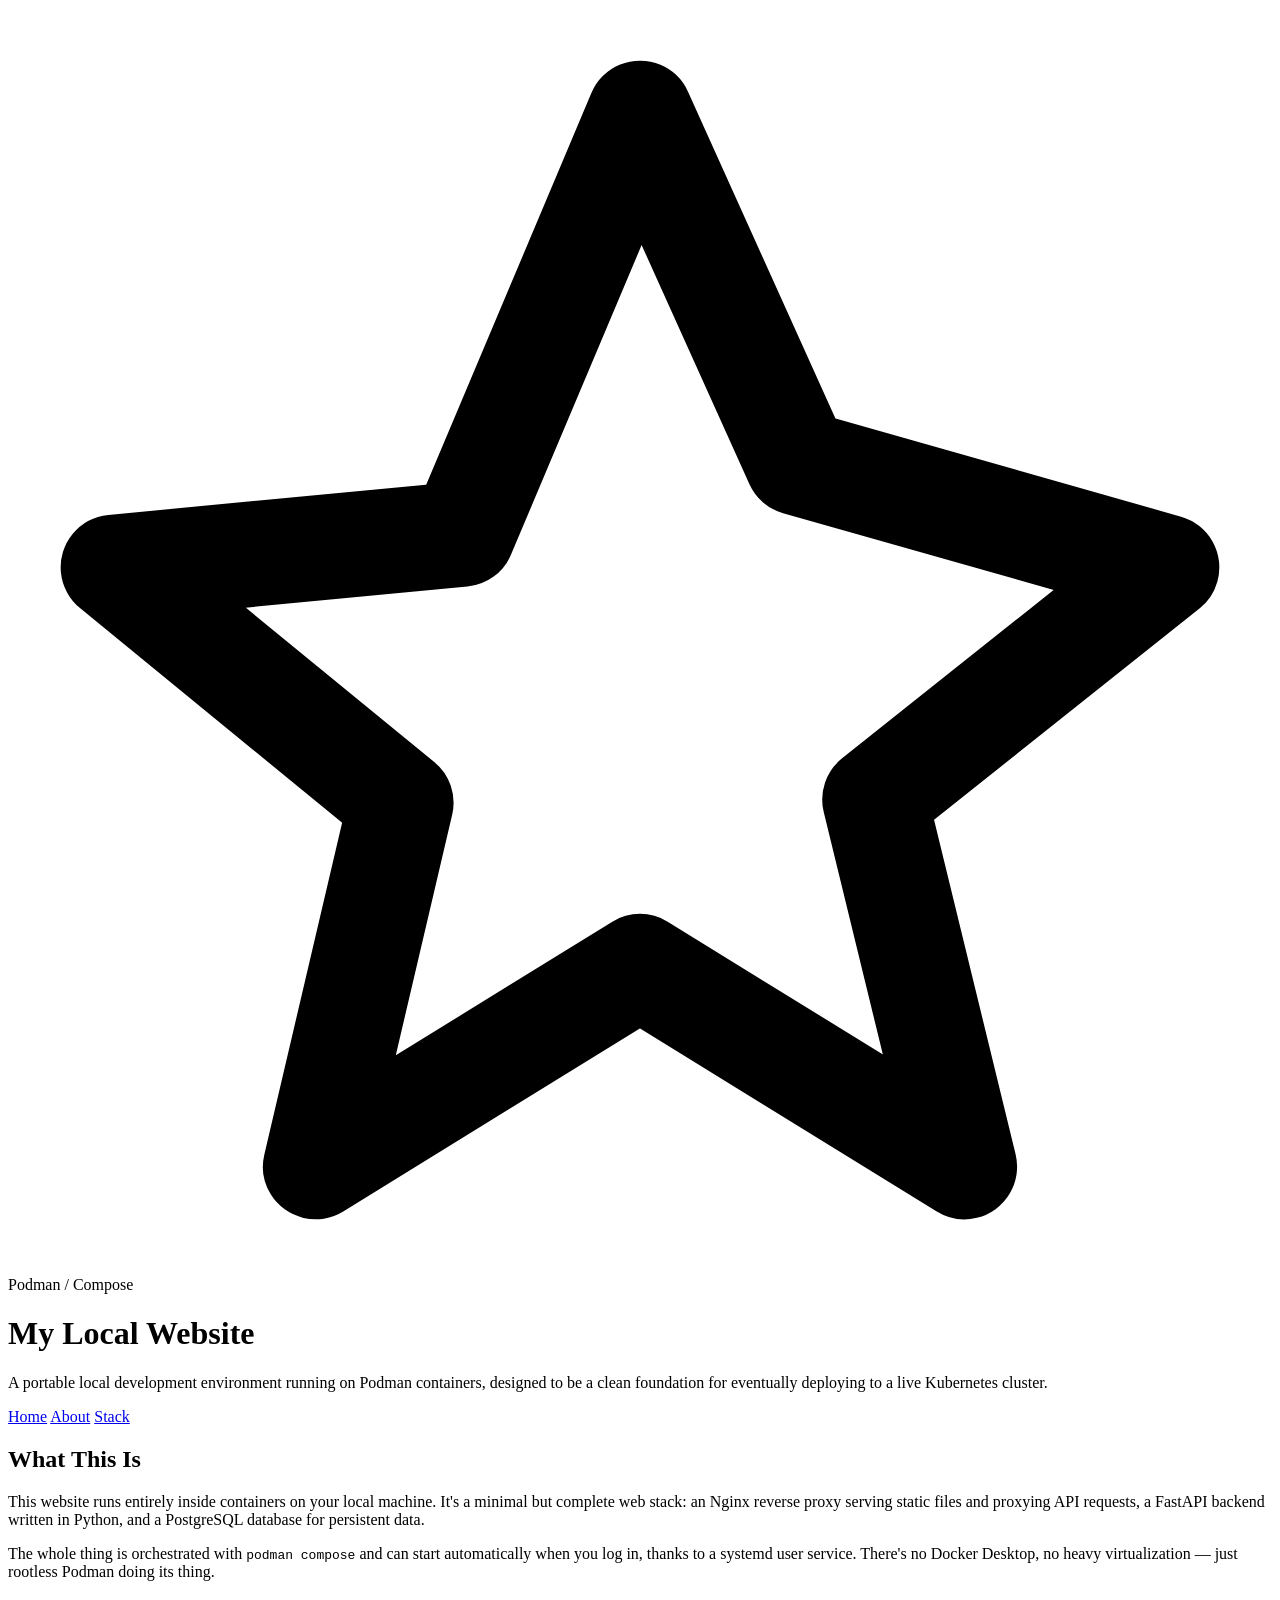
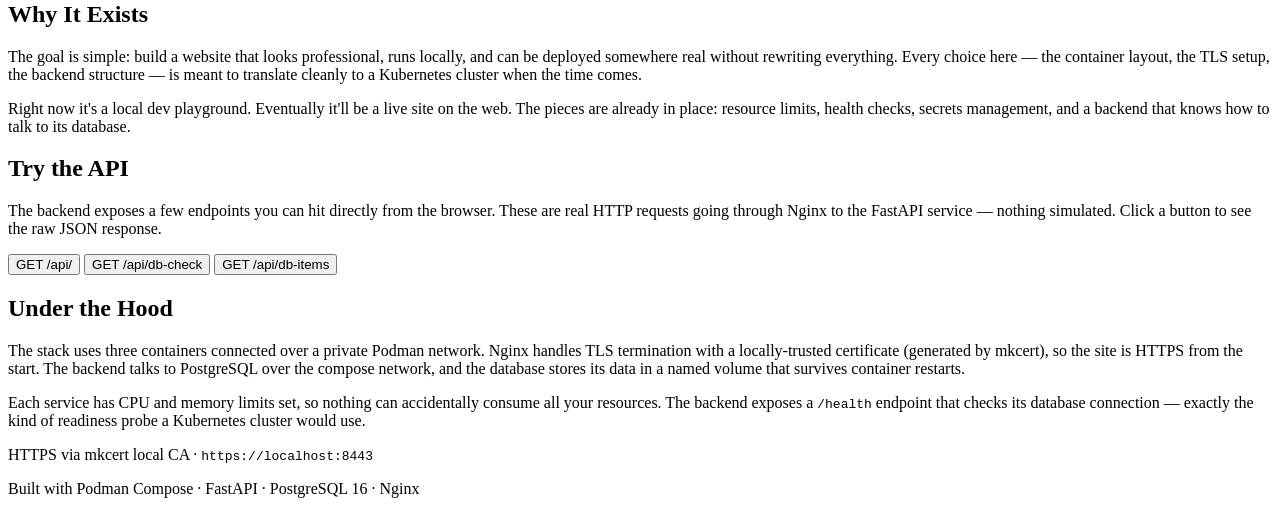
==== html/index.html @ 7446ea1b "Initial commit: ComplianceTrack landing page + waitlist backend - Landing page (index-landing.html):" ====
<!DOCTYPE html>
<html lang="en">
<head>
  <meta charset="UTF-8">
  <meta name="viewport" content="width=device-width, initial-scale=1.0">
  <title>My Local Website — Podman + Nginx</title>
  <meta name="description" content="A local development website running on a Podman Compose stack: Nginx, FastAPI, and PostgreSQL. Built as a portable foundation for deploying to Kubernetes.">

  <!-- Open Graph -->
  <meta property="og:type" content="website">
  <meta property="og:title" content="My Local Website — Podman + Nginx">
  <meta property="og:description" content="A local development website running on Podman Compose with Nginx, FastAPI, and PostgreSQL.">
  <meta property="og:url" content="https://localhost:8443">
  <meta property="og:image" content="https://localhost:8443/og-image.png">

  <!-- Favicon (inline SVG) -->
  <link rel="icon" type="image/svg+xml" href="data:image/svg+xml,%3Csvg xmlns='http://www.w3.org/2000/svg' viewBox='0 0 32 32'%3E%3Crect width='32' height='32' rx='6' fill='%230a0a0f'/%3E%3Cpath d='M16 6 19.5 13.5 27 16 19.5 18.5 16 26 12.5 18.5 5 16 12.5 13.5z' fill='%23a855f7'/%3E%3C/svg%3E">

  <link rel="stylesheet" href="/style.css?v=2">
</head>
<body>
  <div class="wrapper">
    <header class="site-header">
      <div class="logo">
        <svg viewBox="0 0 24 24" fill="none" stroke="currentColor" stroke-width="2" stroke-linecap="round" stroke-linejoin="round" aria-hidden="true">
          <path d="M12 2l2.99 6.63L22 10.62l-5.54 4.41L18.16 22 12 18.2 5.84 22l1.62-6.91L2 10.62l6.63-.63L12 2z"/>
        </svg>
        <span class="brand">Podman / Compose</span>
      </div>
      <h1>My Local Website</h1>
      <p>A portable local development environment running on Podman containers, designed to be a clean foundation for eventually deploying to a live Kubernetes cluster.</p>
    </header>

    <nav class="nav" aria-label="Page navigation">
      <a href="/">Home</a>
      <a href="/about.html">About</a>
      <a href="/stack.html">Stack</a>
    </nav>

    <main>
      <section class="card featured">
        <div class="section-head">
          <h2>What This Is</h2>
          <p>This website runs entirely inside containers on your local machine. It's a minimal but complete web stack: an Nginx reverse proxy serving static files and proxying API requests, a FastAPI backend written in Python, and a PostgreSQL database for persistent data.</p>
          <p>The whole thing is orchestrated with <code>podman compose</code> and can start automatically when you log in, thanks to a systemd user service. There's no Docker Desktop, no heavy virtualization — just rootless Podman doing its thing.</p>
        </div>
      </section>

      <section class="card">
        <div class="section-head">
          <h2>Why It Exists</h2>
          <p>The goal is simple: build a website that looks professional, runs locally, and can be deployed somewhere real without rewriting everything. Every choice here — the container layout, the TLS setup, the backend structure — is meant to translate cleanly to a Kubernetes cluster when the time comes.</p>
          <p>Right now it's a local dev playground. Eventually it'll be a live site on the web. The pieces are already in place: resource limits, health checks, secrets management, and a backend that knows how to talk to its database.</p>
        </div>
      </section>

      <section class="card">
        <div class="section-head">
          <h2>Try the API</h2>
          <p>The backend exposes a few endpoints you can hit directly from the browser. These are real HTTP requests going through Nginx to the FastAPI service — nothing simulated. Click a button to see the raw JSON response.</p>
        </div>
        <div class="btn-row">
          <button class="btn" id="api-check" type="button">GET /api/</button>
          <button class="btn" id="db-check" type="button">GET /api/db-check</button>
          <button class="btn" id="db-items" type="button">GET /api/db-items</button>
        </div>
      </section>

      <section class="card">
        <div class="section-head">
          <h2>Under the Hood</h2>
          <p>The stack uses three containers connected over a private Podman network. Nginx handles TLS termination with a locally-trusted certificate (generated by mkcert), so the site is HTTPS from the start. The backend talks to PostgreSQL over the compose network, and the database stores its data in a named volume that survives container restarts.</p>
          <p>Each service has CPU and memory limits set, so nothing can accidentally consume all your resources. The backend exposes a <code>/health</code> endpoint that checks its database connection — exactly the kind of readiness probe a Kubernetes cluster would use.</p>
        </div>
      </section>
    </main>

    <footer class="site-footer">
      <p>HTTPS via mkcert local CA &middot; <code>https://localhost:8443</code></p>
      <p style="margin-top: var(--space-sm)">Built with Podman Compose &middot; FastAPI &middot; PostgreSQL 16 &middot; Nginx</p>
    </footer>
  </div>

  <script src="/app.js"></script>
</body>
</html>
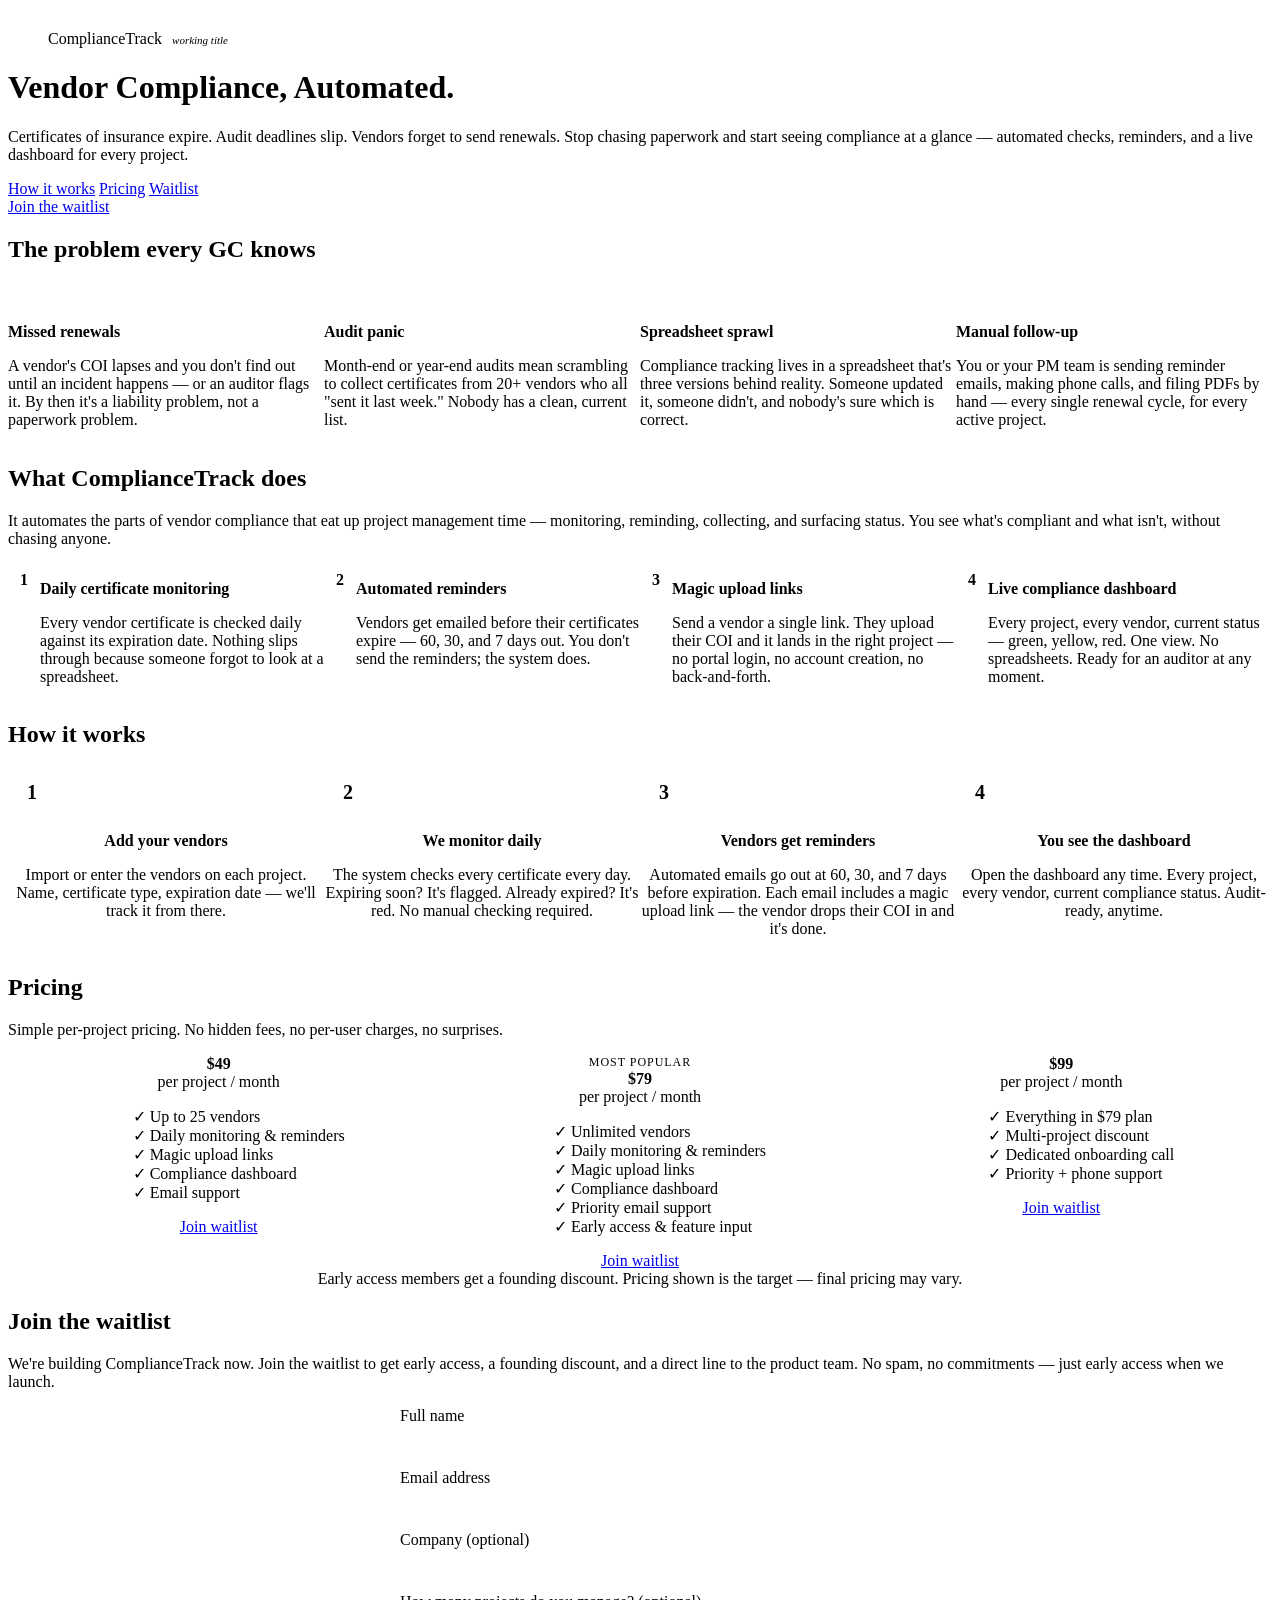
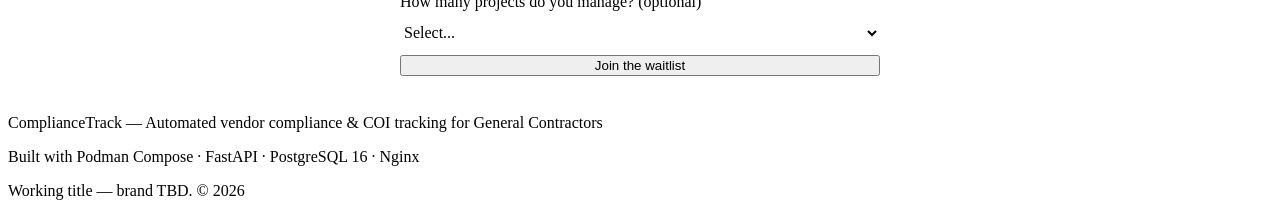
==== commit c7133e15: "Serve index-landing.html as the default index" ====
--- a/html/index.html
+++ b/html/index.html
@@ -3,84 +3,374 @@
 <head>
   <meta charset="UTF-8">
   <meta name="viewport" content="width=device-width, initial-scale=1.0">
-  <title>My Local Website — Podman + Nginx</title>
-  <meta name="description" content="A local development website running on a Podman Compose stack: Nginx, FastAPI, and PostgreSQL. Built as a portable foundation for deploying to Kubernetes.">
+  <title>ComplianceTrack — Vendor Compliance</title>
+  <meta name="description" content="Automated vendor compliance and Certificate of Insurance tracking for General Contractors. Never chase a missing certificate or miss an audit deadline again.">
 
   <!-- Open Graph -->
   <meta property="og:type" content="website">
-  <meta property="og:title" content="My Local Website — Podman + Nginx">
-  <meta property="og:description" content="A local development website running on Podman Compose with Nginx, FastAPI, and PostgreSQL.">
-  <meta property="og:url" content="https://localhost:8443">
-  <meta property="og:image" content="https://localhost:8443/og-image.png">
-
-  <!-- Favicon (inline SVG) -->
-  <link rel="icon" type="image/svg+xml" href="data:image/svg+xml,%3Csvg xmlns='http://www.w3.org/2000/svg' viewBox='0 0 32 32'%3E%3Crect width='32' height='32' rx='6' fill='%230a0a0f'/%3E%3Cpath d='M16 6 19.5 13.5 27 16 19.5 18.5 16 26 12.5 18.5 5 16 12.5 13.5z' fill='%23a855f7'/%3E%3C/svg%3E">
-
-  <link rel="stylesheet" href="/style.css?v=2">
+  <meta property="og:title" content="ComplianceTrack — Automated Vendor Compliance & COI Tracking">
+  <meta property="og:description" content="Automated certificate of insurance tracking for General Contractors. Daily checks, automated reminders, and a real-time compliance dashboard.">
+  <meta property="og:url" content="https://localhost">
+
+  <!-- Favicon -->
+  <link rel="icon" type="image/svg+xml" href="data:image/svg+xml,%3Csvg xmlns='http://www.w3.org/2000/svg' viewBox='0 0 36 36' fill='none'%3E%3Cpath d='M18 3L4 9v6c0 7.5 5 12.5 14 14.5 9-2 14-7 14-14.5V9L18 3z' fill='%23a855f7' opacity='0.15'/%3E%3Cpath d='M18 3L4 9v6c0 7.5 5 12.5 14 14.5 9-2 14-7 14-14.5V9L18 3z' stroke='%23a855f7' stroke-width='2' stroke-linejoin='round'/%3E%3Cpath d='M13 18l4 4 10-10' stroke='%23a855f7' stroke-width='2.5' stroke-linecap='round' stroke-linejoin='round'/%3E%3C/svg%3E">
+
+  <link rel="stylesheet" href="/style.css?v=3">
 </head>
 <body>
   <div class="wrapper">
+
+    <!-- ── Hero ─────────────────────────────────────────────── -->
     <header class="site-header">
       <div class="logo">
-        <svg viewBox="0 0 24 24" fill="none" stroke="currentColor" stroke-width="2" stroke-linecap="round" stroke-linejoin="round" aria-hidden="true">
-          <path d="M12 2l2.99 6.63L22 10.62l-5.54 4.41L18.16 22 12 18.2 5.84 22l1.62-6.91L2 10.62l6.63-.63L12 2z"/>
+        <!-- Simple compliance mark: shield with checkmark -->
+        <svg width="36" height="36" viewBox="0 0 36 36" fill="none" aria-hidden="true">
+          <path d="M18 3L4 9v6c0 7.5 5 12.5 14 14.5 9-2 14-7 14-14.5V9L18 3z" fill="var(--accent-primary)" opacity="0.15"/>
+          <path d="M18 3L4 9v6c0 7.5 5 12.5 14 14.5 9-2 14-7 14-14.5V9L18 3z" stroke="var(--accent-primary)" stroke-width="2" stroke-linejoin="round"/>
+          <path d="M13 18l4 4 10-10" stroke="var(--accent-primary)" stroke-width="2.5" stroke-linecap="round" stroke-linejoin="round"/>
         </svg>
-        <span class="brand">Podman / Compose</span>
+        <span class="brand">ComplianceTrack</span>
+        <span style="font-size:11px; color:var(--text-hinting); margin-left:6px; font-style:italic;">working title</span>
       </div>
-      <h1>My Local Website</h1>
-      <p>A portable local development environment running on Podman containers, designed to be a clean foundation for eventually deploying to a live Kubernetes cluster.</p>
+      <h1>Vendor Compliance, Automated.</h1>
+      <p>
+        Certificates of insurance expire. Audit deadlines slip. Vendors forget to send renewals.
+        Stop chasing paperwork and start seeing compliance at a glance — automated checks,
+        reminders, and a live dashboard for every project.
+      </p>
     </header>
 
+    <!-- ── Navigation ───────────────────────────────────────── -->
     <nav class="nav" aria-label="Page navigation">
-      <a href="/">Home</a>
-      <a href="/about.html">About</a>
-      <a href="/stack.html">Stack</a>
+      <a href="#how-it-works">How it works</a>
+      <a href="#pricing">Pricing</a>
+      <a href="#waitlist">Waitlist</a>
     </nav>
 
+    <div class="btn-row" style="justify-content:center; margin-bottom:var(--space-xl);">
+      <a href="#waitlist" class="btn primary">Join the waitlist</a>
+    </div>
+
     <main>
+
+      <!-- ── Problem ────────────────────────────────────────── -->
       <section class="card featured">
         <div class="section-head">
-          <h2>What This Is</h2>
-          <p>This website runs entirely inside containers on your local machine. It's a minimal but complete web stack: an Nginx reverse proxy serving static files and proxying API requests, a FastAPI backend written in Python, and a PostgreSQL database for persistent data.</p>
-          <p>The whole thing is orchestrated with <code>podman compose</code> and can start automatically when you log in, thanks to a systemd user service. There's no Docker Desktop, no heavy virtualization — just rootless Podman doing its thing.</p>
-        </div>
-      </section>
-
+          <h2>The problem every GC knows</h2>
+        </div>
+        <div style="display:grid; gap:var(--space-lg); grid-template-columns:repeat(auto-fit, minmax(240px,1fr));">
+          <div style="background:var(--surface-elevated); border:1px solid var(--border-subtle); border-radius:var(--radius-lg); padding:var(--space-lg);">
+            <div style="margin-bottom:var(--space-sm);">
+              <svg width="20" height="20" viewBox="0 0 24 24" fill="none" stroke="var(--accent-primary)" stroke-width="2" stroke-linecap="round" stroke-linejoin="round" aria-hidden="true">
+                <path d="M12 2v20M2 12h20M6 6l12 12M18 6L6 18"/>
+              </svg>
+            </div>
+            <p style="font-size:var(--text-title); font-weight:700; margin-bottom:var(--space-sm);">Missed renewals</p>
+            <p style="color:var(--text-secondary);">
+              A vendor's COI lapses and you don't find out until an incident happens — or an auditor
+              flags it. By then it's a liability problem, not a paperwork problem.
+            </p>
+          </div>
+          <div style="background:var(--surface-elevated); border:1px solid var(--border-subtle); border-radius:var(--radius-lg); padding:var(--space-lg);">
+            <div style="margin-bottom:var(--space-sm);">
+              <svg width="20" height="20" viewBox="0 0 24 24" fill="none" stroke="var(--accent-secondary)" stroke-width="2" stroke-linecap="round" stroke-linejoin="round" aria-hidden="true">
+                <path d="M9 5H7a2 2 0 00-2 2v12a2 2 0 002 2h10a2 2 0 002-2V7a2 2 0 00-2-2h-2M9 5a2 2 0 002 2h2a2 2 0 002-2M9 5a2 2 0 012-2h2a2 2 0 012 2"/>
+              </svg>
+            </div>
+            <p style="font-size:var(--text-title); font-weight:700; margin-bottom:var(--space-sm);">Audit panic</p>
+            <p style="color:var(--text-secondary);">
+              Month-end or year-end audits mean scrambling to collect certificates from 20+ vendors
+              who all "sent it last week." Nobody has a clean, current list.
+            </p>
+          </div>
+          <div style="background:var(--surface-elevated); border:1px solid var(--border-subtle); border-radius:var(--radius-lg); padding:var(--space-lg);">
+            <div style="margin-bottom:var(--space-sm);">
+              <svg width="20" height="20" viewBox="0 0 24 24" fill="none" stroke="var(--accent-tertiary)" stroke-width="2" stroke-linecap="round" stroke-linejoin="round" aria-hidden="true">
+                <rect x="3" y="3" width="18" height="18" rx="2" ry="2"/>
+                <line x1="3" y1="9" x2="21" y2="9"/>
+                <line x1="9" y1="21" x2="9" y2="9"/>
+              </svg>
+            </div>
+            <p style="font-size:var(--text-title); font-weight:700; margin-bottom:var(--space-sm);">Spreadsheet sprawl</p>
+            <p style="color:var(--text-secondary);">
+              Compliance tracking lives in a spreadsheet that's three versions behind reality.
+              Someone updated it, someone didn't, and nobody's sure which is correct.
+            </p>
+          </div>
+          <div style="background:var(--surface-elevated); border:1px solid var(--border-subtle); border-radius:var(--radius-lg); padding:var(--space-lg);">
+            <div style="margin-bottom:var(--space-sm);">
+              <svg width="20" height="20" viewBox="0 0 24 24" fill="none" stroke="var(--error)" stroke-width="2" stroke-linecap="round" stroke-linejoin="round" aria-hidden="true">
+                <path d="M22 16.92v3a2 2 0 01-2.12 2.12H17.88a2 2 0 01-1.44-.56l-1.92-2.3A2 2 0 0112.16 15.56V14a2 2 0 012-2h3.76a2 2 0 011.44.56l1.92 2.3A2 2 0 0121.88 14.92V16.92M15 12a3 3 0 11-6 0 3 3 0 016 0z"/>
+              </svg>
+            </div>
+            <p style="font-size:var(--text-title); font-weight:700; margin-bottom:var(--space-sm);">Manual follow-up</p>
+            <p style="color:var(--text-secondary);">
+              You or your PM team is sending reminder emails, making phone calls, and filing PDFs
+              by hand — every single renewal cycle, for every active project.
+            </p>
+          </div>
+        </div>
+      </section>
+
+      <!-- ── Solution ───────────────────────────────────────── -->
       <section class="card">
         <div class="section-head">
-          <h2>Why It Exists</h2>
-          <p>The goal is simple: build a website that looks professional, runs locally, and can be deployed somewhere real without rewriting everything. Every choice here — the container layout, the TLS setup, the backend structure — is meant to translate cleanly to a Kubernetes cluster when the time comes.</p>
-          <p>Right now it's a local dev playground. Eventually it'll be a live site on the web. The pieces are already in place: resource limits, health checks, secrets management, and a backend that knows how to talk to its database.</p>
-        </div>
-      </section>
-
-      <section class="card">
-        <div class="section-head">
-          <h2>Try the API</h2>
-          <p>The backend exposes a few endpoints you can hit directly from the browser. These are real HTTP requests going through Nginx to the FastAPI service — nothing simulated. Click a button to see the raw JSON response.</p>
-        </div>
-        <div class="btn-row">
-          <button class="btn" id="api-check" type="button">GET /api/</button>
-          <button class="btn" id="db-check" type="button">GET /api/db-check</button>
-          <button class="btn" id="db-items" type="button">GET /api/db-items</button>
-        </div>
-      </section>
-
-      <section class="card">
-        <div class="section-head">
-          <h2>Under the Hood</h2>
-          <p>The stack uses three containers connected over a private Podman network. Nginx handles TLS termination with a locally-trusted certificate (generated by mkcert), so the site is HTTPS from the start. The backend talks to PostgreSQL over the compose network, and the database stores its data in a named volume that survives container restarts.</p>
-          <p>Each service has CPU and memory limits set, so nothing can accidentally consume all your resources. The backend exposes a <code>/health</code> endpoint that checks its database connection — exactly the kind of readiness probe a Kubernetes cluster would use.</p>
-        </div>
-      </section>
+          <h2>What ComplianceTrack does</h2>
+          <p>
+            It automates the parts of vendor compliance that eat up project management time —
+            monitoring, reminding, collecting, and surfacing status. You see what's compliant and
+            what isn't, without chasing anyone.
+          </p>
+        </div>
+        <div style="display:grid; gap:var(--space-lg); grid-template-columns:repeat(auto-fit, minmax(260px,1fr));">
+          <div style="display:flex; gap:var(--space-md); align-items:flex-start;">
+            <div style="width:32px; height:32px; border-radius:50%; background:var(--accent-primary); display:flex; align-items:center; justify-content:center; color:var(--text-on-accent); font-weight:700; flex-shrink:0;">1</div>
+            <div>
+              <h3 style="font-size:var(--text-title); margin-bottom:var(--space-xs);">Daily certificate monitoring</h3>
+              <p style="color:var(--text-secondary); font-size:var(--text-body);">
+                Every vendor certificate is checked daily against its expiration date. Nothing slips
+                through because someone forgot to look at a spreadsheet.
+              </p>
+            </div>
+          </div>
+          <div style="display:flex; gap:var(--space-md); align-items:flex-start;">
+            <div style="width:32px; height:32px; border-radius:50%; background:var(--accent-primary); display:flex; align-items:center; justify-content:center; color:var(--text-on-accent); font-weight:700; flex-shrink:0;">2</div>
+            <div>
+              <h3 style="font-size:var(--text-title); margin-bottom:var(--space-xs);">Automated reminders</h3>
+              <p style="color:var(--text-secondary); font-size:var(--text-body);">
+                Vendors get emailed before their certificates expire — 60, 30, and 7 days out.
+                You don't send the reminders; the system does.
+              </p>
+            </div>
+          </div>
+          <div style="display:flex; gap:var(--space-md); align-items:flex-start;">
+            <div style="width:32px; height:32px; border-radius:50%; background:var(--accent-primary); display:flex; align-items:center; justify-content:center; color:var(--text-on-accent); font-weight:700; flex-shrink:0;">3</div>
+            <div>
+              <h3 style="font-size:var(--text-title); margin-bottom:var(--space-xs);">Magic upload links</h3>
+              <p style="color:var(--text-secondary); font-size:var(--text-body);">
+                Send a vendor a single link. They upload their COI and it lands in the right project —
+                no portal login, no account creation, no back-and-forth.
+              </p>
+            </div>
+          </div>
+          <div style="display:flex; gap:var(--space-md); align-items:flex-start;">
+            <div style="width:32px; height:32px; border-radius:50%; background:var(--accent-primary); display:flex; align-items:center; justify-content:center; color:var(--text-on-accent); font-weight:700; flex-shrink:0;">4</div>
+            <div>
+              <h3 style="font-size:var(--text-title); margin-bottom:var(--space-xs);">Live compliance dashboard</h3>
+              <p style="color:var(--text-secondary); font-size:var(--text-body);">
+                Every project, every vendor, current status — green, yellow, red. One view. No
+                spreadsheets. Ready for an auditor at any moment.
+              </p>
+            </div>
+          </div>
+        </div>
+      </section>
+
+      <!-- ── How it works ───────────────────────────────────── -->
+      <section class="card" id="how-it-works">
+        <div class="section-head">
+          <h2>How it works</h2>
+        </div>
+        <div style="display:grid; gap:var(--space-lg); grid-template-columns:repeat(auto-fit, minmax(220px,1fr));">
+          <div style="background:var(--surface); border:1px solid var(--border-subtle); border-radius:var(--radius-xl); padding:var(--space-xl); text-align:center;">
+            <div style="width:48px; height:48px; border-radius:50%; background:var(--accent-primary); margin:0 auto var(--space-lg); display:flex; align-items:center; justify-content:center; color:var(--text-on-accent); font-size:20px; font-weight:700;">1</div>
+            <h3 style="font-size:var(--text-title); margin-bottom:var(--space-sm);">Add your vendors</h3>
+            <p style="color:var(--text-secondary);">
+              Import or enter the vendors on each project. Name, certificate type, expiration date —
+              we'll track it from there.
+            </p>
+          </div>
+          <div style="background:var(--surface); border:1px solid var(--border-subtle); border-radius:var(--radius-xl); padding:var(--space-xl); text-align:center;">
+            <div style="width:48px; height:48px; border-radius:50%; background:var(--accent-primary); margin:0 auto var(--space-lg); display:flex; align-items:center; justify-content:center; color:var(--text-on-accent); font-size:20px; font-weight:700;">2</div>
+            <h3 style="font-size:var(--text-title); margin-bottom:var(--space-sm);">We monitor daily</h3>
+            <p style="color:var(--text-secondary);">
+              The system checks every certificate every day. Expiring soon? It's flagged. Already
+              expired? It's red. No manual checking required.
+            </p>
+          </div>
+          <div style="background:var(--surface); border:1px solid var(--border-subtle); border-radius:var(--radius-xl); padding:var(--space-xl); text-align:center;">
+            <div style="width:48px; height:48px; border-radius:50%; background:var(--accent-primary); margin:0 auto var(--space-lg); display:flex; align-items:center; justify-content:center; color:var(--text-on-accent); font-size:20px; font-weight:700;">3</div>
+            <h3 style="font-size:var(--text-title); margin-bottom:var(--space-sm);">Vendors get reminders</h3>
+            <p style="color:var(--text-secondary);">
+              Automated emails go out at 60, 30, and 7 days before expiration. Each email includes a
+              magic upload link — the vendor drops their COI in and it's done.
+            </p>
+          </div>
+          <div style="background:var(--surface); border:1px solid var(--border-subtle); border-radius:var(--radius-xl); padding:var(--space-xl); text-align:center;">
+            <div style="width:48px; height:48px; border-radius:50%; background:var(--accent-primary); margin:0 auto var(--space-lg); display:flex; align-items:center; justify-content:center; color:var(--text-on-accent); font-size:20px; font-weight:700;">4</div>
+            <h3 style="font-size:var(--text-title); margin-bottom:var(--space-sm);">You see the dashboard</h3>
+            <p style="color:var(--text-secondary);">
+              Open the dashboard any time. Every project, every vendor, current compliance status.
+              Audit-ready, anytime.
+            </p>
+          </div>
+        </div>
+      </section>
+
+      <!-- ── Pricing ────────────────────────────────────────── -->
+      <section class="card" id="pricing">
+        <div class="section-head">
+          <h2>Pricing</h2>
+          <p>Simple per-project pricing. No hidden fees, no per-user charges, no surprises.</p>
+        </div>
+        <div style="display:grid; gap:var(--space-lg); grid-template-columns:repeat(auto-fit, minmax(240px,1fr));">
+          <div style="background:var(--surface); border:1px solid var(--border-subtle); border-radius:var(--radius-xl); padding:var(--space-xl); text-align:center;">
+            <div style="font-size:var(--text-display); font-weight:800; color:var(--accent-primary); margin-bottom:var(--space-sm);">$49</div>
+            <div style="font-size:var(--text-body); color:var(--text-secondary); margin-bottom:var(--space-lg);">per project / month</div>
+            <ul style="list-style:none; text-align:left; display:inline-block;">
+              <li style="padding:var(--space-sm) 0; border-bottom:1px solid var(--border-subtle); color:var(--text-primary);">✓ Up to 25 vendors</li>
+              <li style="padding:var(--space-sm) 0; border-bottom:1px solid var(--border-subtle); color:var(--text-primary);">✓ Daily monitoring & reminders</li>
+              <li style="padding:var(--space-sm) 0; border-bottom:1px solid var(--border-subtle); color:var(--text-primary);">✓ Magic upload links</li>
+              <li style="padding:var(--space-sm) 0; border-bottom:1px solid var(--border-subtle); color:var(--text-primary);">✓ Compliance dashboard</li>
+              <li style="padding:var(--space-sm) 0; color:var(--text-primary);">✓ Email support</li>
+            </ul>
+            <div style="margin-top:var(--space-lg);">
+              <a href="#waitlist" class="btn" style="width:100%; justify-content:center;">Join waitlist</a>
+            </div>
+          </div>
+          <div style="background:var(--surface); border:2px solid var(--accent-primary); border-radius:var(--radius-xl); padding:var(--space-xl); text-align:center;">
+            <div style="font-size:12px; text-transform:uppercase; letter-spacing:0.08em; color:var(--text-hinting); margin-bottom:var(--space-xs);">Most popular</div>
+            <div style="font-size:var(--text-display); font-weight:800; color:var(--accent-primary); margin-bottom:var(--space-sm);">$79</div>
+            <div style="font-size:var(--text-body); color:var(--text-secondary); margin-bottom:var(--space-lg);">per project / month</div>
+            <ul style="list-style:none; text-align:left; display:inline-block;">
+              <li style="padding:var(--space-sm) 0; border-bottom:1px solid var(--border-subtle); color:var(--text-primary);">✓ Unlimited vendors</li>
+              <li style="padding:var(--space-sm) 0; border-bottom:1px solid var(--border-subtle); color:var(--text-primary);">✓ Daily monitoring & reminders</li>
+              <li style="padding:var(--space-sm) 0; border-bottom:1px solid var(--border-subtle); color:var(--text-primary);">✓ Magic upload links</li>
+              <li style="padding:var(--space-sm) 0; border-bottom:1px solid var(--border-subtle); color:var(--text-primary);">✓ Compliance dashboard</li>
+              <li style="padding:var(--space-sm) 0; border-bottom:1px solid var(--border-subtle); color:var(--text-primary);">✓ Priority email support</li>
+              <li style="padding:var(--space-sm) 0; color:var(--text-primary);">✓ Early access & feature input</li>
+            </ul>
+            <div style="margin-top:var(--space-lg);">
+              <a href="#waitlist" class="btn primary" style="width:100%; justify-content:center;">Join waitlist</a>
+            </div>
+          </div>
+          <div style="background:var(--surface-elevated); border:1px solid var(--border-subtle); border-radius:var(--radius-xl); padding:var(--space-xl); text-align:center;">
+            <div style="font-size:var(--text-display); font-weight:800; color:var(--accent-primary); margin-bottom:var(--space-sm);">$99</div>
+            <div style="font-size:var(--text-body); color:var(--text-secondary); margin-bottom:var(--space-lg);">per project / month</div>
+            <ul style="list-style:none; text-align:left; display:inline-block;">
+              <li style="padding:var(--space-sm) 0; border-bottom:1px solid var(--border-subtle); color:var(--text-primary);">✓ Everything in $79 plan</li>
+              <li style="padding:var(--space-sm) 0; border-bottom:1px solid var(--border-subtle); color:var(--text-primary);">✓ Multi-project discount</li>
+              <li style="padding:var(--space-sm) 0; border-bottom:1px solid var(--border-subtle); color:var(--text-primary);">✓ Dedicated onboarding call</li>
+              <li style="padding:var(--space-sm) 0; color:var(--text-primary);">✓ Priority + phone support</li>
+            </ul>
+            <div style="margin-top:var(--space-lg);">
+              <a href="#waitlist" class="btn" style="width:100%; justify-content:center;">Join waitlist</a>
+            </div>
+          </div>
+        </div>
+        <p style="margin-top:var(--space-xl); font-size:var(--text-label); color:var(--text-hinting); text-align:center;">
+          Early access members get a founding discount. Pricing shown is the target — final pricing may vary.
+        </p>
+      </section>
+
+      <!-- ── Waitlist ───────────────────────────────────────── -->
+      <section class="card featured" id="waitlist">
+        <div class="section-head">
+          <h2>Join the waitlist</h2>
+          <p>
+            We're building ComplianceTrack now. Join the waitlist to get early access, a founding
+            discount, and a direct line to the product team. No spam, no commitments — just early access
+            when we launch.
+          </p>
+        </div>
+        <form id="waitlist-form" style="max-width:480px; margin:0 auto;">
+          <div style="display:grid; gap:var(--space-md); margin-bottom:var(--space-lg);">
+            <label style="display:flex; flex-direction:column; gap:var(--space-xs);">
+              <span style="font-size:var(--text-label); font-weight:500; color:var(--text-secondary);">Full name</span>
+              <input type="text" name="name" required
+                     style="padding:var(--space-sm) var(--space-md); border:1px solid var(--border-subtle); border-radius:var(--radius-md); background:var(--surface); color:var(--text-primary); font-size:var(--text-body); font-family:inherit; min-height:44px;">
+            </label>
+            <label style="display:flex; flex-direction:column; gap:var(--space-xs);">
+              <span style="font-size:var(--text-label); font-weight:500; color:var(--text-secondary);">Email address</span>
+              <input type="email" name="email" required
+                     style="padding:var(--space-sm) var(--space-md); border:1px solid var(--border-subtle); border-radius:var(--radius-md); background:var(--surface); color:var(--text-primary); font-size:var(--text-body); font-family:inherit; min-height:44px;">
+            </label>
+            <label style="display:flex; flex-direction:column; gap:var(--space-xs);">
+              <span style="font-size:var(--text-label); font-weight:500; color:var(--text-secondary);">Company (optional)</span>
+              <input type="text" name="company"
+                     style="padding:var(--space-sm) var(--space-md); border:1px solid var(--border-subtle); border-radius:var(--radius-md); background:var(--surface); color:var(--text-primary); font-size:var(--text-body); font-family:inherit; min-height:44px;">
+            </label>
+            <label style="display:flex; flex-direction:column; gap:var(--space-xs);">
+              <span style="font-size:var(--text-label); font-weight:500; color:var(--text-secondary);">How many projects do you manage? (optional)</span>
+              <select name="projects" style="padding:var(--space-sm) var(--space-md); border:1px solid var(--border-subtle); border-radius:var(--radius-md); background:var(--surface); color:var(--text-primary); font-size:var(--text-body); font-family:inherit; min-height:44px;">
+                <option value="">Select...</option>
+                <option value="1-5">1–5</option>
+                <option value="6-20">6–20</option>
+                <option value="21+">21+</option>
+              </select>
+            </label>
+          </div>
+          <button type="submit" class="btn primary" style="width:100%; justify-content:center;">
+            Join the waitlist
+          </button>
+          <p id="waitlist-status" style="margin-top:var(--space-md); text-align:center; font-size:var(--text-label); min-height:1.4em;"></p>
+        </form>
+      </section>
+
     </main>
 
+    <!-- ── Footer ──────────────────────────────────────────── -->
     <footer class="site-footer">
-      <p>HTTPS via mkcert local CA &middot; <code>https://localhost:8443</code></p>
-      <p style="margin-top: var(--space-sm)">Built with Podman Compose &middot; FastAPI &middot; PostgreSQL 16 &middot; Nginx</p>
+      <p>ComplianceTrack — Automated vendor compliance &amp; COI tracking for General Contractors</p>
+      <p style="margin-top:var(--space-sm)">Built with Podman Compose &middot; FastAPI &middot; PostgreSQL 16 &middot; Nginx</p>
+      <p style="margin-top:var(--space-md); font-size:var(--text-hinting);">Working title — brand TBD. &copy; 2026</p>
     </footer>
+
   </div>
 
-  <script src="/app.js"></script>
+  <script src="/app.js?v=3"></script>
+  <script>
+    // ── Waitlist form handler ──────────────────────────────
+    document.addEventListener('DOMContentLoaded', () => {
+      const form = document.getElementById('waitlist-form');
+      const status = document.getElementById('waitlist-status');
+      if (!form || !status) return;
+
+      form.addEventListener('submit', async (e) => {
+        e.preventDefault();
+        const btn = form.querySelector('button[type="submit"]');
+        const originalText = btn.textContent;
+
+        btn.disabled = true;
+        btn.textContent = 'Submitting…';
+        status.textContent = '';
+        status.style.color = 'var(--text-hinting)';
+
+        try {
+          const formData = new FormData(form);
+          const data = {
+            name:    formData.get('name')    || '',
+            email:   formData.get('email')   || '',
+            company: formData.get('company') || '',
+            projects: formData.get('projects') || '',
+          };
+
+          const resp = await fetch('/api/waitlist', {
+            method: 'POST',
+            headers: { 'Content-Type': 'application/json' },
+            body: JSON.stringify(data),
+          });
+
+          if (resp.ok) {
+            btn.textContent = 'You\'re on the list!';
+            status.textContent = 'Thanks — we\'ll be in touch when we launch.';
+            status.style.color = 'var(--success)';
+            form.reset();
+          } else {
+            btn.textContent = originalText;
+            btn.disabled = false;
+            status.textContent = 'Something went wrong — please try again.';
+            status.style.color = 'var(--error)';
+          }
+        } catch (err) {
+          btn.textContent = originalText;
+          btn.disabled = false;
+          status.textContent = 'Network error — please try again.';
+          status.style.color = 'var(--error)';
+          console.error('Waitlist submit error:', err);
+        }
+      });
+    });
+  </script>
 </body>
 </html>
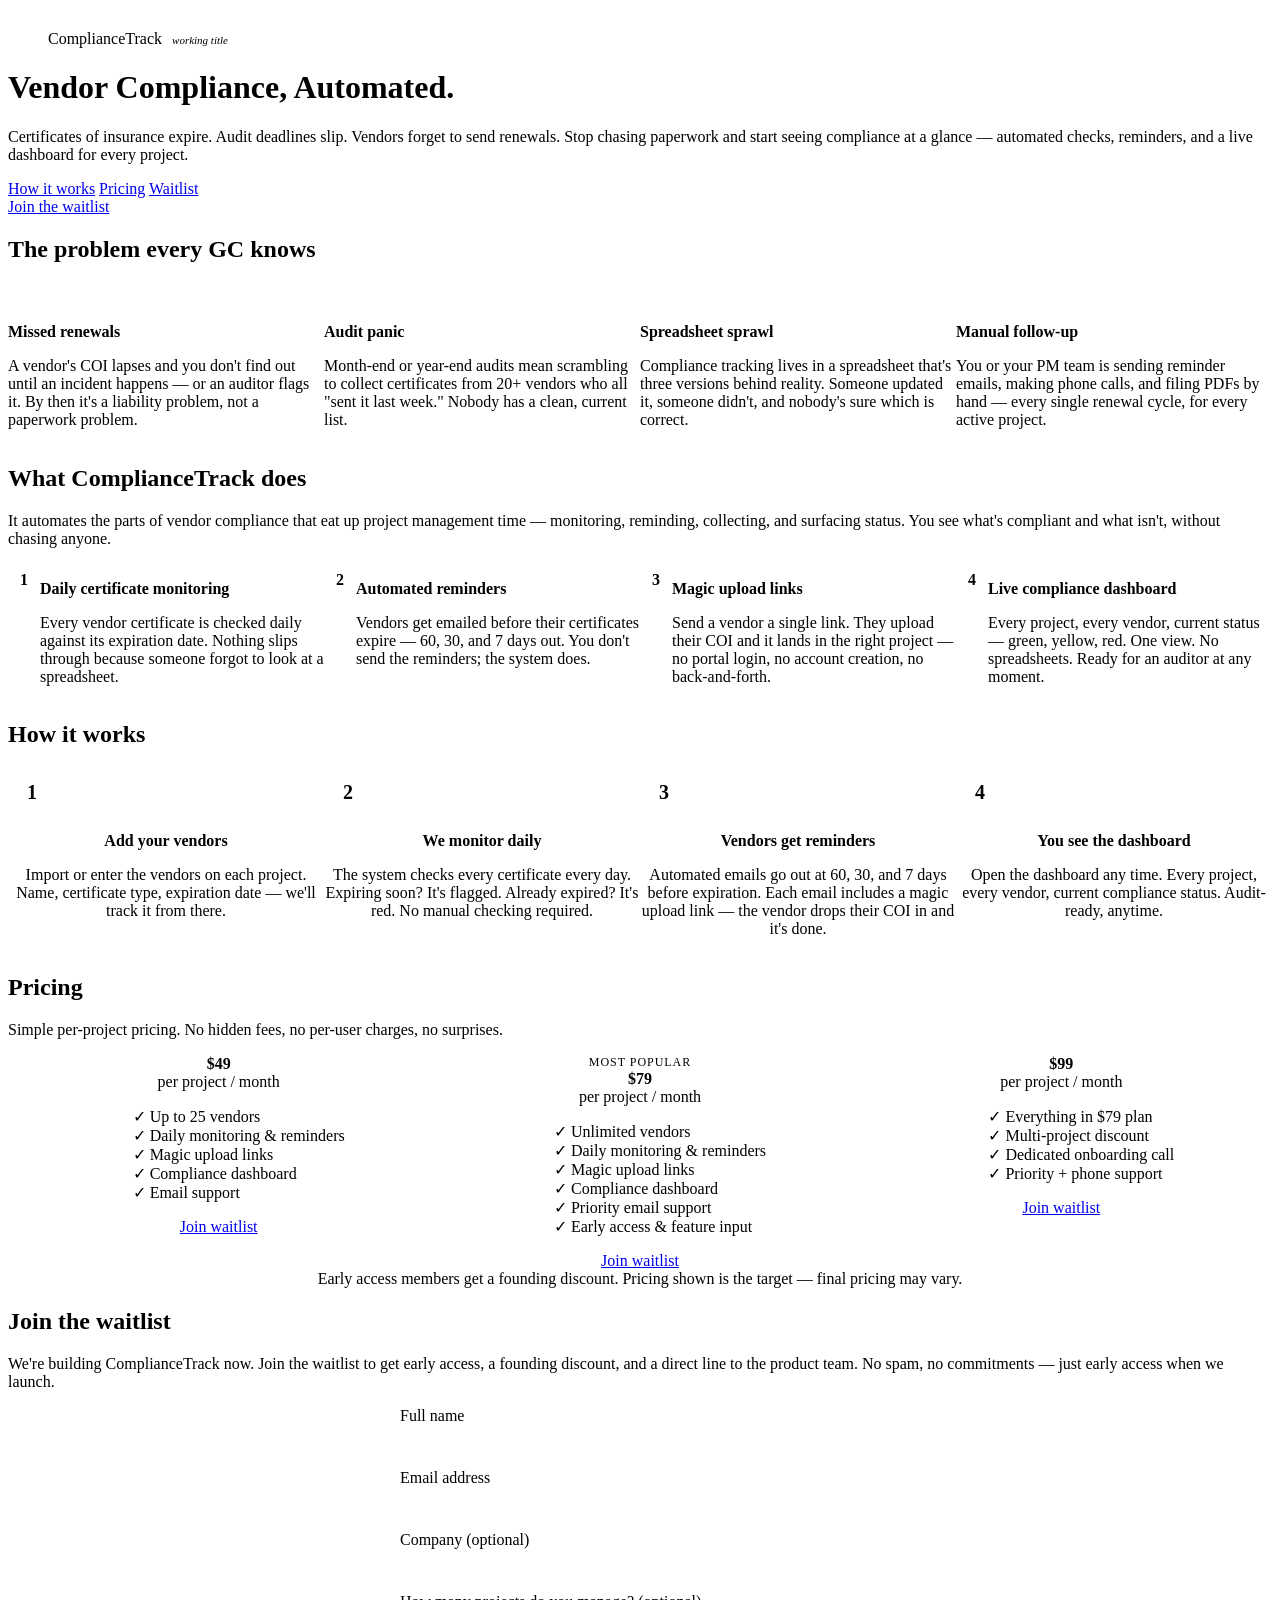
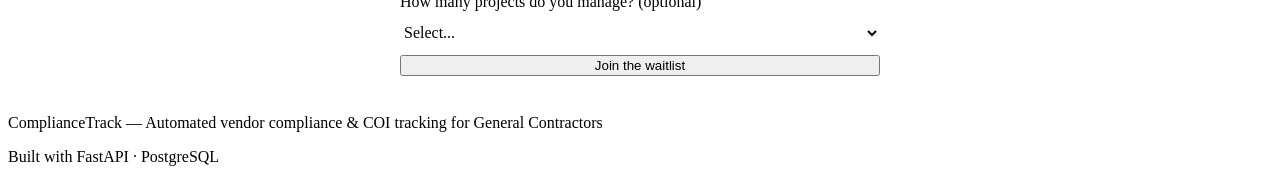
==== commit 250a6301: "fix: remove working title from footer (both index-landing.html + index.html served by StaticFiles)" ====
--- a/html/index.html
+++ b/html/index.html
@@ -312,8 +312,7 @@
     <!-- ── Footer ──────────────────────────────────────────── -->
     <footer class="site-footer">
       <p>ComplianceTrack — Automated vendor compliance &amp; COI tracking for General Contractors</p>
-      <p style="margin-top:var(--space-sm)">Built with Podman Compose &middot; FastAPI &middot; PostgreSQL 16 &middot; Nginx</p>
-      <p style="margin-top:var(--space-md); font-size:var(--text-hinting);">Working title — brand TBD. &copy; 2026</p>
+      <p style="margin-top:var(--space-sm)">Built with FastAPI &middot; PostgreSQL</p>
     </footer>
 
   </div>
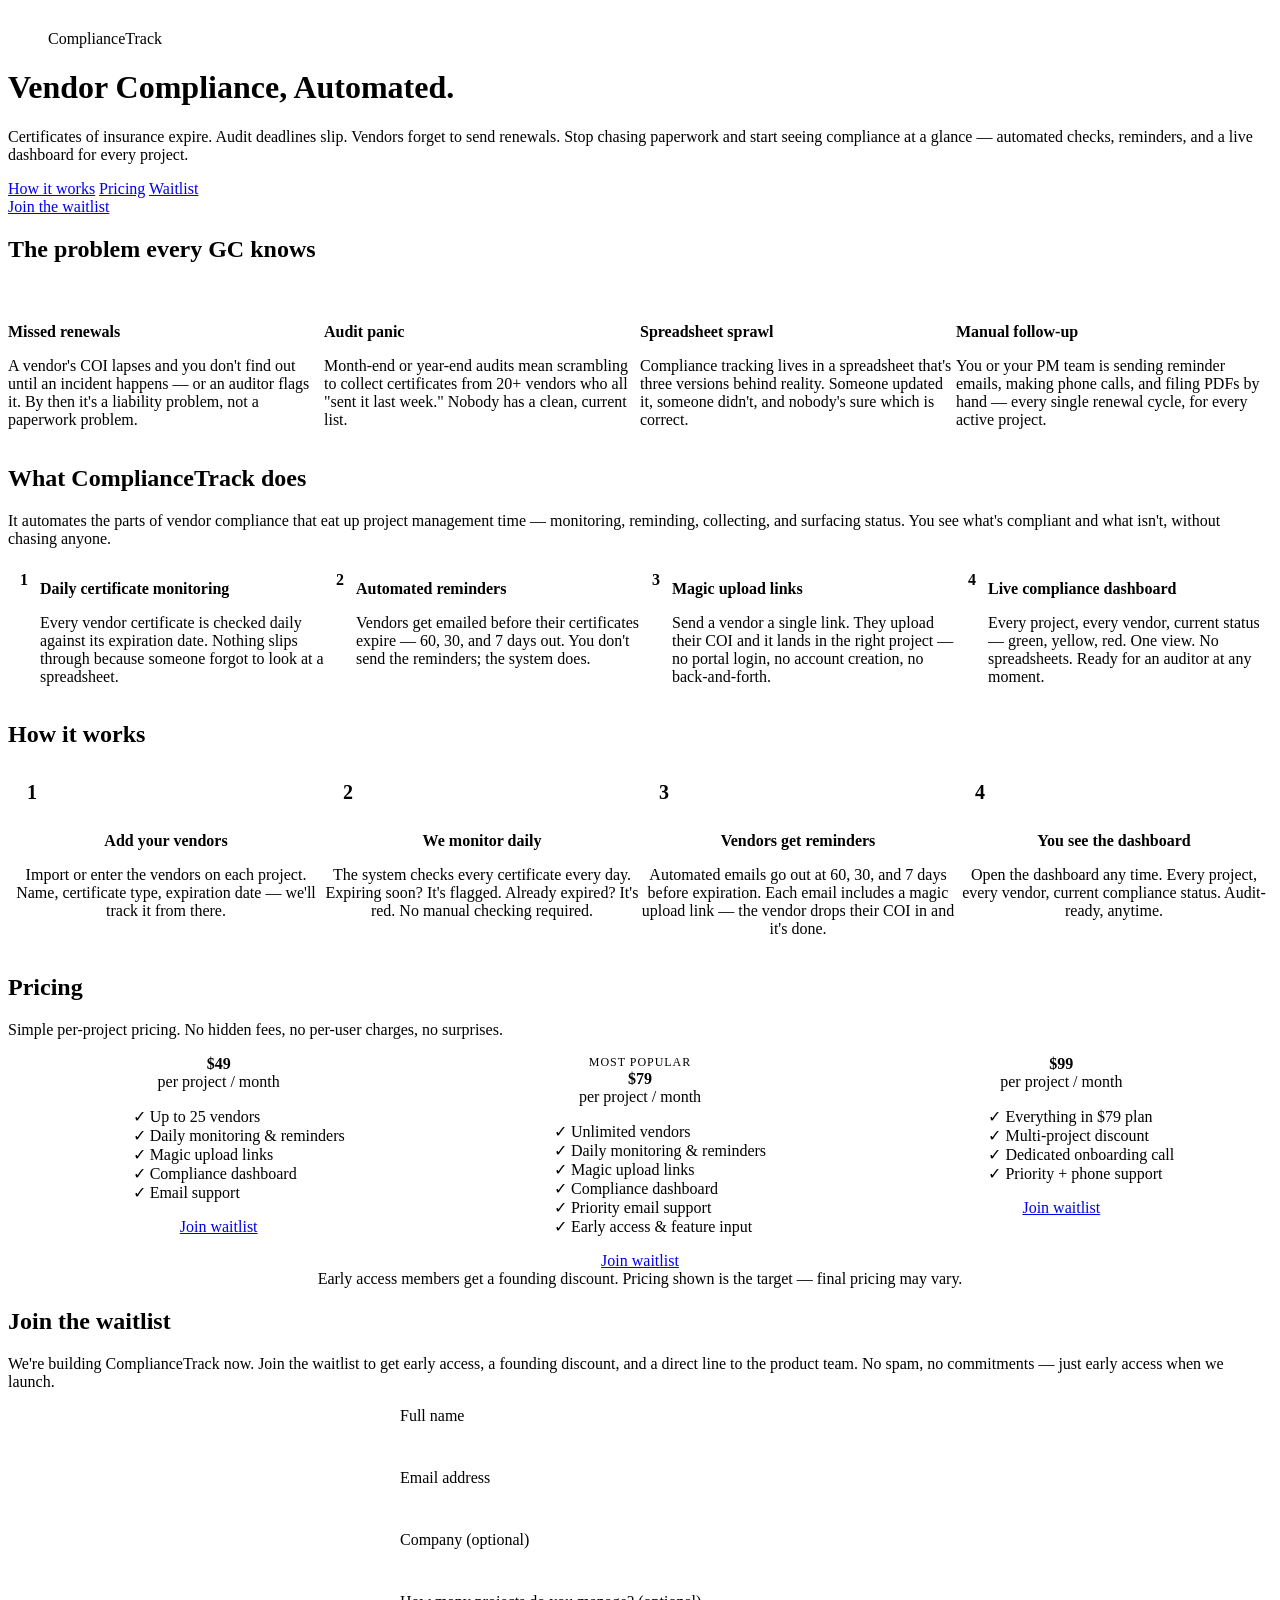
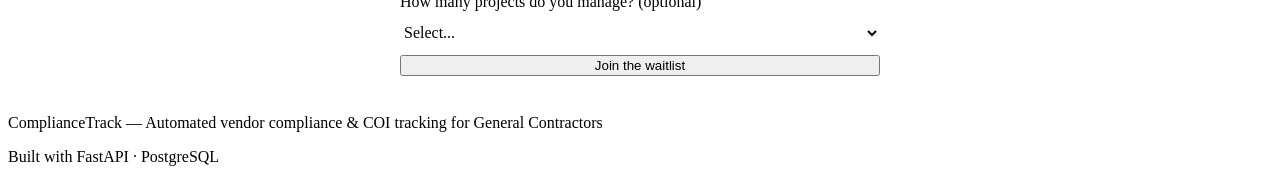
==== commit 8968e5e3: "rebuild: invalidate Docker cache after landing page fixes - Remove 'working title' label from logo i" ====
--- a/html/index.html
+++ b/html/index.html
@@ -30,7 +30,6 @@
           <path d="M13 18l4 4 10-10" stroke="var(--accent-primary)" stroke-width="2.5" stroke-linecap="round" stroke-linejoin="round"/>
         </svg>
         <span class="brand">ComplianceTrack</span>
-        <span style="font-size:11px; color:var(--text-hinting); margin-left:6px; font-style:italic;">working title</span>
       </div>
       <h1>Vendor Compliance, Automated.</h1>
       <p>
